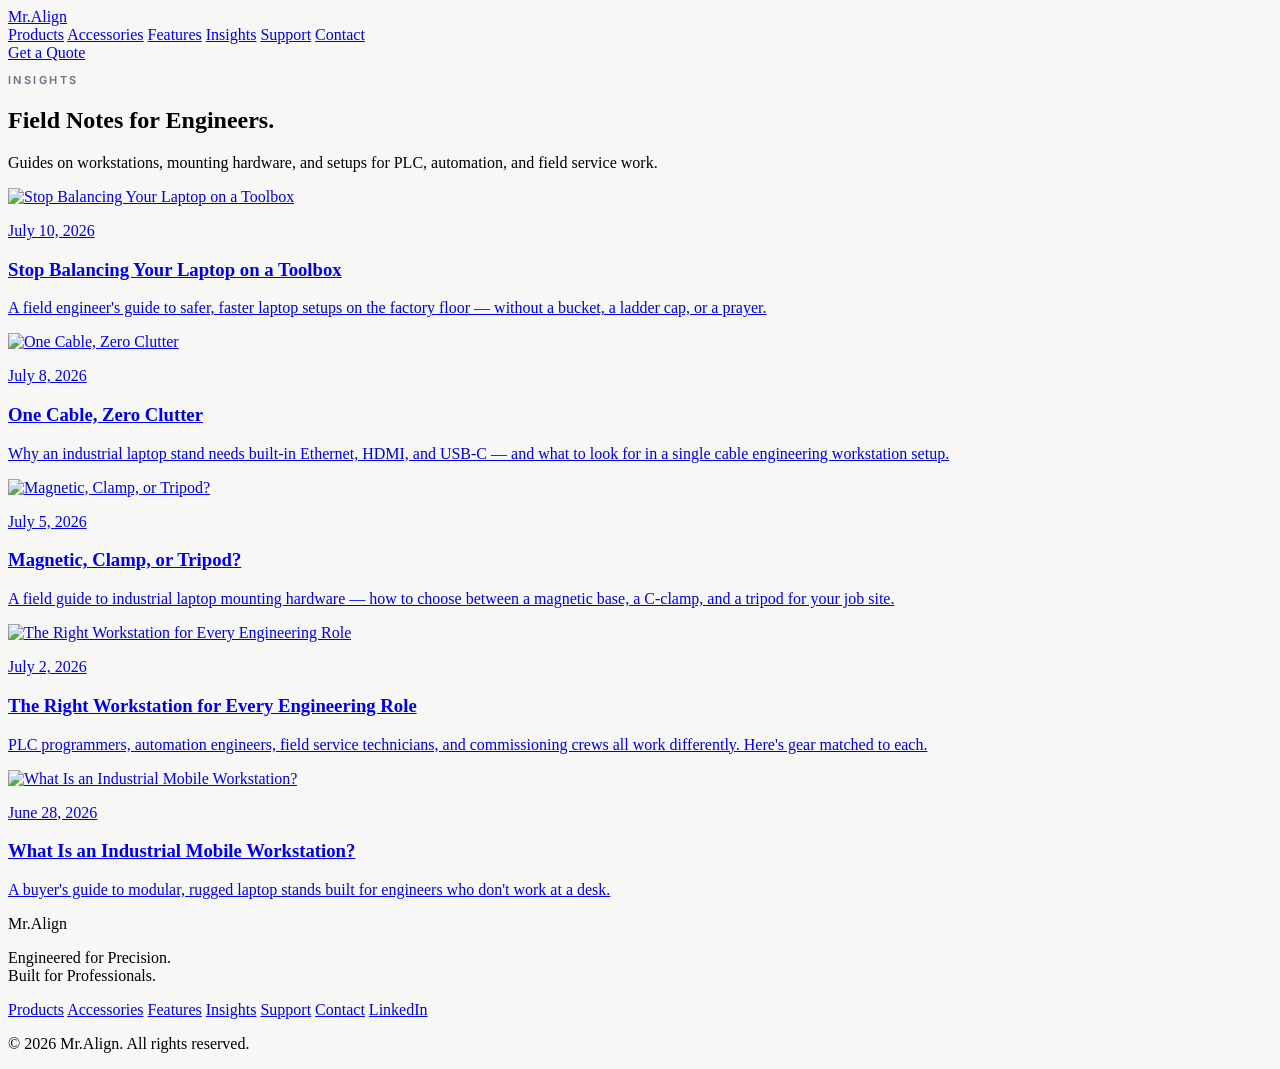
==== blogs/index.html @ 7fce7aa8 "Blogs" ====
<!DOCTYPE html>
<html lang="en">
<head>
<meta charset="UTF-8">
<meta name="viewport" content="width=device-width, initial-scale=1.0">
<title>Insights | Mr.Align Field Engineering Blog</title>
<meta name="description" content="Guides on industrial mobile workstations, PLC programming setups, mounting hardware, and field engineering best practices from Mr.Align.">
<link rel="preconnect" href="https://fonts.googleapis.com">
<link href="https://fonts.googleapis.com/css2?family=Inter:wght@400;500;600;700&display=swap" rel="stylesheet">
<link rel="stylesheet" href="https://api.fontshare.com/v2/css?f[]=satoshi@700,900,500,400&display=swap">
<script src="https://cdn.tailwindcss.com"></script>
<script>
  tailwind.config = {
    theme: {
      extend: {
        colors: {
          canvas: '#F7F7F5',
          panel: '#FFFFFF',
          ink: '#111111',
          muted: '#6B7280',
          gold: '#C8A66A',
        },
        fontFamily: {
          display: ['Satoshi', 'Inter', 'sans-serif'],
          body: ['Inter', 'sans-serif'],
        },
        borderRadius: {
          btn: '10px',
        },
      },
    },
  }
</script>
<style>
  html { scroll-behavior: smooth; }
  body { background-color: #F7F7F5; }
  .eyebrow {
    font-family: 'Inter', sans-serif;
    letter-spacing: 0.22em;
    text-transform: uppercase;
    font-size: 11px;
    font-weight: 600;
    color: #6B7280;
  }
  .reveal {
    opacity: 0;
    transform: translateY(14px);
    transition: opacity 0.9s ease, transform 0.9s ease;
  }
  .reveal.in {
    opacity: 1;
    transform: translateY(0);
  }
  .card-hover {
    transition: border-color 0.35s ease, transform 0.35s ease;
  }
  .card-hover:hover {
    border-color: #C8A66A;
    transform: translateY(-4px);
  }
  @media (prefers-reduced-motion: reduce) {
    html { scroll-behavior: auto; }
    .reveal { transition: none !important; opacity: 1 !important; transform: none !important; }
  }
  .prose-body p { margin-bottom: 1.25em; line-height: 1.75; color: #374151; }
  .prose-body h2 { font-family: 'Satoshi', 'Inter', sans-serif; font-weight: 700; font-size: 1.75rem; margin-top: 2em; margin-bottom: 0.6em; letter-spacing: -0.01em; }
  .prose-body h3 { font-family: 'Satoshi', 'Inter', sans-serif; font-weight: 600; font-size: 1.25rem; margin-top: 1.6em; margin-bottom: 0.5em; }
  .prose-body ul { list-style: disc; padding-left: 1.4em; margin-bottom: 1.25em; color: #374151; }
  .prose-body li { margin-bottom: 0.4em; }
</style>
</head>
<body class="bg-canvas text-ink font-body antialiased">
<header class="fixed top-0 inset-x-0 z-50 bg-canvas/80 backdrop-blur-md border-b border-black/5">
  <div class="max-w-7xl mx-auto px-6 lg:px-10 h-20 flex items-center justify-between">
    <a href="../index.html" class="font-display font-bold text-lg tracking-tight">Mr.Align</a>
    <nav class="hidden md:flex items-center gap-9 text-sm text-muted">
      <a href="../index.html#mounts" class="hover:text-ink transition-colors">Products</a>
      <a href="../index.html#accessories" class="hover:text-ink transition-colors">Accessories</a>
      <a href="../Additional/features.html" class="hover:text-ink transition-colors">Features</a>
      <a href="../blogs/index.html" class="hover:text-ink transition-colors">Insights</a>
      <a href="../Additional/support.html" class="hover:text-ink transition-colors">Support</a>
      <a href="../Additional/contact.html" class="hover:text-ink transition-colors">Contact</a>
    </nav>
    <a href="../Additional/contact.html" class="bg-ink text-white text-sm font-medium px-5 py-2.5 rounded-btn hover:bg-black/80 transition-colors">
      Get a Quote
    </a>
  </div>
</header>

<section class="max-w-6xl mx-auto px-6 lg:px-10 pt-40 pb-28">
  <div class="reveal text-center mb-16">
    <p class="eyebrow mb-4">Insights</p>
    <h1 class="font-display font-bold text-4xl sm:text-5xl tracking-tight">Field Notes for Engineers.</h1>
    <p class="mt-4 text-muted max-w-xl mx-auto">Guides on workstations, mounting hardware, and setups for PLC, automation, and field service work.</p>
  </div>

  <div id="blog-grid" class="reveal grid sm:grid-cols-2 lg:grid-cols-3 gap-6"></div>
</section>

<script src="manifest.js"></script>
<script>
  const grid = document.getElementById('blog-grid');
  const sorted = [...blogPosts].sort((a, b) => new Date(b.date) - new Date(a.date));
  grid.innerHTML = sorted.map(post => `
    <a href="${post.file}" class="card-hover block border border-black/10 rounded-btn overflow-hidden bg-white">
      <img src="${post.image}" alt="${post.title}" class="w-full aspect-[4/3] object-cover">
      <div class="p-6">
        <p class="text-xs text-muted mb-2">${new Date(post.date).toLocaleDateString('en-US', { month: 'long', day: 'numeric', year: 'numeric' })}</p>
        <h3 class="font-display font-semibold text-lg mb-2 leading-snug">${post.title}</h3>
        <p class="text-sm text-muted leading-relaxed">${post.excerpt}</p>
      </div>
    </a>
  `).join('');
</script>
<footer id="footer" class="bg-ink py-16">
  <div class="max-w-7xl mx-auto px-6 lg:px-10 flex flex-col md:flex-row md:items-end justify-between gap-10">
    <div>
      <p class="font-display font-bold text-xl text-white mb-2">Mr.Align</p>
      <p class="text-sm text-gray-400 max-w-xs leading-relaxed">Engineered for Precision.<br>Built for Professionals.</p>
    </div>
    <nav class="flex flex-wrap gap-x-10 gap-y-3 text-sm text-gray-400">
      <a href="../index.html#mounts" class="hover:text-white transition-colors">Products</a>
      <a href="../index.html#accessories" class="hover:text-white transition-colors">Accessories</a>
      <a href="../Additional/features.html" class="hover:text-white transition-colors">Features</a>
      <a href="../blogs/index.html" class="hover:text-white transition-colors">Insights</a>
      <a href="../Additional/support.html" class="hover:text-white transition-colors">Support</a>
      <a href="../Additional/contact.html" class="hover:text-white transition-colors">Contact</a>
      <a href="#" class="hover:text-white transition-colors">LinkedIn</a>
    </nav>
  </div>
  <div class="max-w-7xl mx-auto px-6 lg:px-10 mt-12 pt-8 border-t border-white/10">
    <p class="text-xs text-gray-500">&copy; 2026 Mr.Align. All rights reserved.</p>
  </div>
</footer>
<script>
  const revealEls = document.querySelectorAll('.reveal');
  const io = new IntersectionObserver((entries) => {
    entries.forEach(entry => {
      if (entry.isIntersecting) {
        entry.target.classList.add('in');
        io.unobserve(entry.target);
      }
    });
  }, { threshold: 0.15 });
  revealEls.forEach(el => io.observe(el));
</script>
</body>
</html>
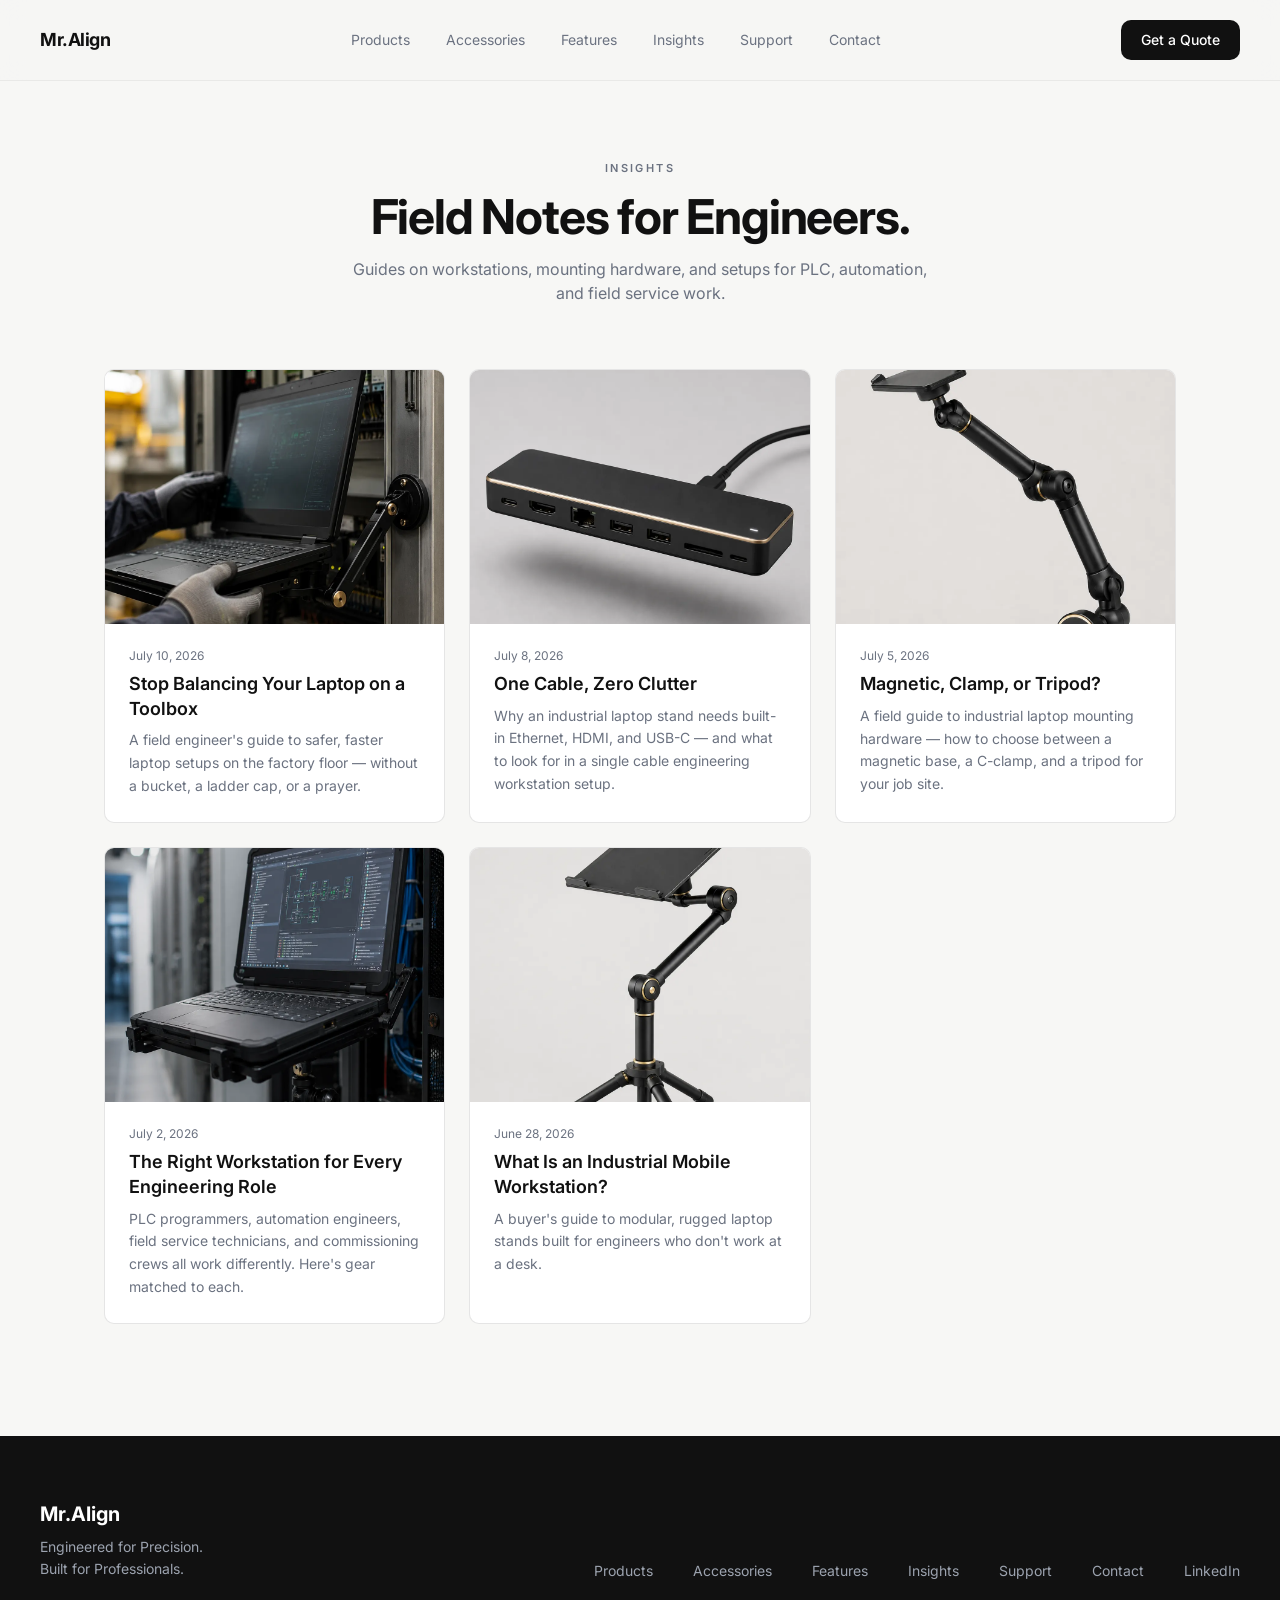
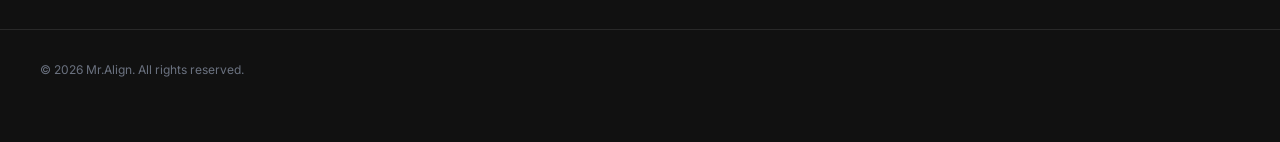
==== commit 70cc334d: "SEO update" ====
--- a/blogs/index.html
+++ b/blogs/index.html
@@ -1,36 +1,49 @@
 <!DOCTYPE html>
 <html lang="en">
 <head>
+<!-- Google tag (gtag.js) -->
+<script async src="https://www.googletagmanager.com/gtag/js?id=G-BNSYEGDSQS"></script>
+<script>
+  window.dataLayer = window.dataLayer || [];
+  function gtag(){dataLayer.push(arguments);}
+  gtag('js', new Date());
+  gtag('config', 'G-BNSYEGDSQS');
+</script>
 <meta charset="UTF-8">
 <meta name="viewport" content="width=device-width, initial-scale=1.0">
 <title>Insights | Mr.Align Field Engineering Blog</title>
 <meta name="description" content="Guides on industrial mobile workstations, PLC programming setups, mounting hardware, and field engineering best practices from Mr.Align.">
+<link rel="icon" type="image/x-icon" href="../favicon.ico">
+<link rel="icon" type="image/png" sizes="32x32" href="../favicon-32.png">
+<link rel="icon" type="image/png" sizes="16x16" href="../favicon-16.png">
+<link rel="apple-touch-icon" sizes="180x180" href="../apple-touch-icon.png">
+<link rel="canonical" href="https://akileswar1606.github.io/mralign/blogs/index.html">
+<meta property="og:type" content="website">
+<meta property="og:title" content="Insights | Mr.Align Field Engineering Blog">
+<meta property="og:description" content="Guides on industrial mobile workstations, PLC programming setups, mounting hardware, and field engineering best practices from Mr.Align.">
+<meta property="og:url" content="https://akileswar1606.github.io/mralign/blogs/index.html">
+<meta property="og:site_name" content="Mr.Align">
+<meta property="og:image" content="https://akileswar1606.github.io/mralign/images/hero-render.webp">
+<meta name="twitter:card" content="summary_large_image">
+<meta name="twitter:title" content="Insights | Mr.Align Field Engineering Blog">
+<meta name="twitter:description" content="Guides on industrial mobile workstations, PLC programming setups, mounting hardware, and field engineering best practices from Mr.Align.">
+<meta name="twitter:image" content="https://akileswar1606.github.io/mralign/images/hero-render.webp">
+<script type="application/ld+json">
+{
+  "@context": "https://schema.org",
+  "@type": "Organization",
+  "name": "Mr.Align",
+  "url": "https://akileswar1606.github.io/mralign/",
+  "logo": "https://akileswar1606.github.io/mralign/favicon-512.png",
+  "description": "Mr.Align builds modular, rugged laptop stands and industrial mobile workstations for field engineers, PLC programmers, and automation technicians."
+}
+</script>
 <link rel="preconnect" href="https://fonts.googleapis.com">
-<link href="https://fonts.googleapis.com/css2?family=Inter:wght@400;500;600;700&display=swap" rel="stylesheet">
-<link rel="stylesheet" href="https://api.fontshare.com/v2/css?f[]=satoshi@700,900,500,400&display=swap">
-<script src="https://cdn.tailwindcss.com"></script>
-<script>
-  tailwind.config = {
-    theme: {
-      extend: {
-        colors: {
-          canvas: '#F7F7F5',
-          panel: '#FFFFFF',
-          ink: '#111111',
-          muted: '#6B7280',
-          gold: '#C8A66A',
-        },
-        fontFamily: {
-          display: ['Satoshi', 'Inter', 'sans-serif'],
-          body: ['Inter', 'sans-serif'],
-        },
-        borderRadius: {
-          btn: '10px',
-        },
-      },
-    },
-  }
-</script>
+<link rel="preload" as="style" href="https://fonts.googleapis.com/css2?family=Inter:wght@400;500;600;700&display=swap" onload="this.onload=null;this.rel='stylesheet'">
+<noscript><link rel="stylesheet" href="https://fonts.googleapis.com/css2?family=Inter:wght@400;500;600;700&display=swap"></noscript>
+<link rel="preload" as="style" href="https://api.fontshare.com/v2/css?f[]=satoshi@700,900,500,400&display=swap" onload="this.onload=null;this.rel='stylesheet'">
+<noscript><link rel="stylesheet" href="https://api.fontshare.com/v2/css?f[]=satoshi@700,900,500,400&display=swap"></noscript>
+<link rel="stylesheet" href="../tailwind-built.css">
 <style>
   html { scroll-behavior: smooth; }
   body { background-color: #F7F7F5; }
@@ -103,7 +116,7 @@
   const sorted = [...blogPosts].sort((a, b) => new Date(b.date) - new Date(a.date));
   grid.innerHTML = sorted.map(post => `
     <a href="${post.file}" class="card-hover block border border-black/10 rounded-btn overflow-hidden bg-white">
-      <img src="${post.image}" alt="${post.title}" class="w-full aspect-[4/3] object-cover">
+      <img src="${post.image}" alt="${post.title}" class="w-full aspect-[4/3] object-cover" loading="lazy" decoding="async">
       <div class="p-6">
         <p class="text-xs text-muted mb-2">${new Date(post.date).toLocaleDateString('en-US', { month: 'long', day: 'numeric', year: 'numeric' })}</p>
         <h3 class="font-display font-semibold text-lg mb-2 leading-snug">${post.title}</h3>
